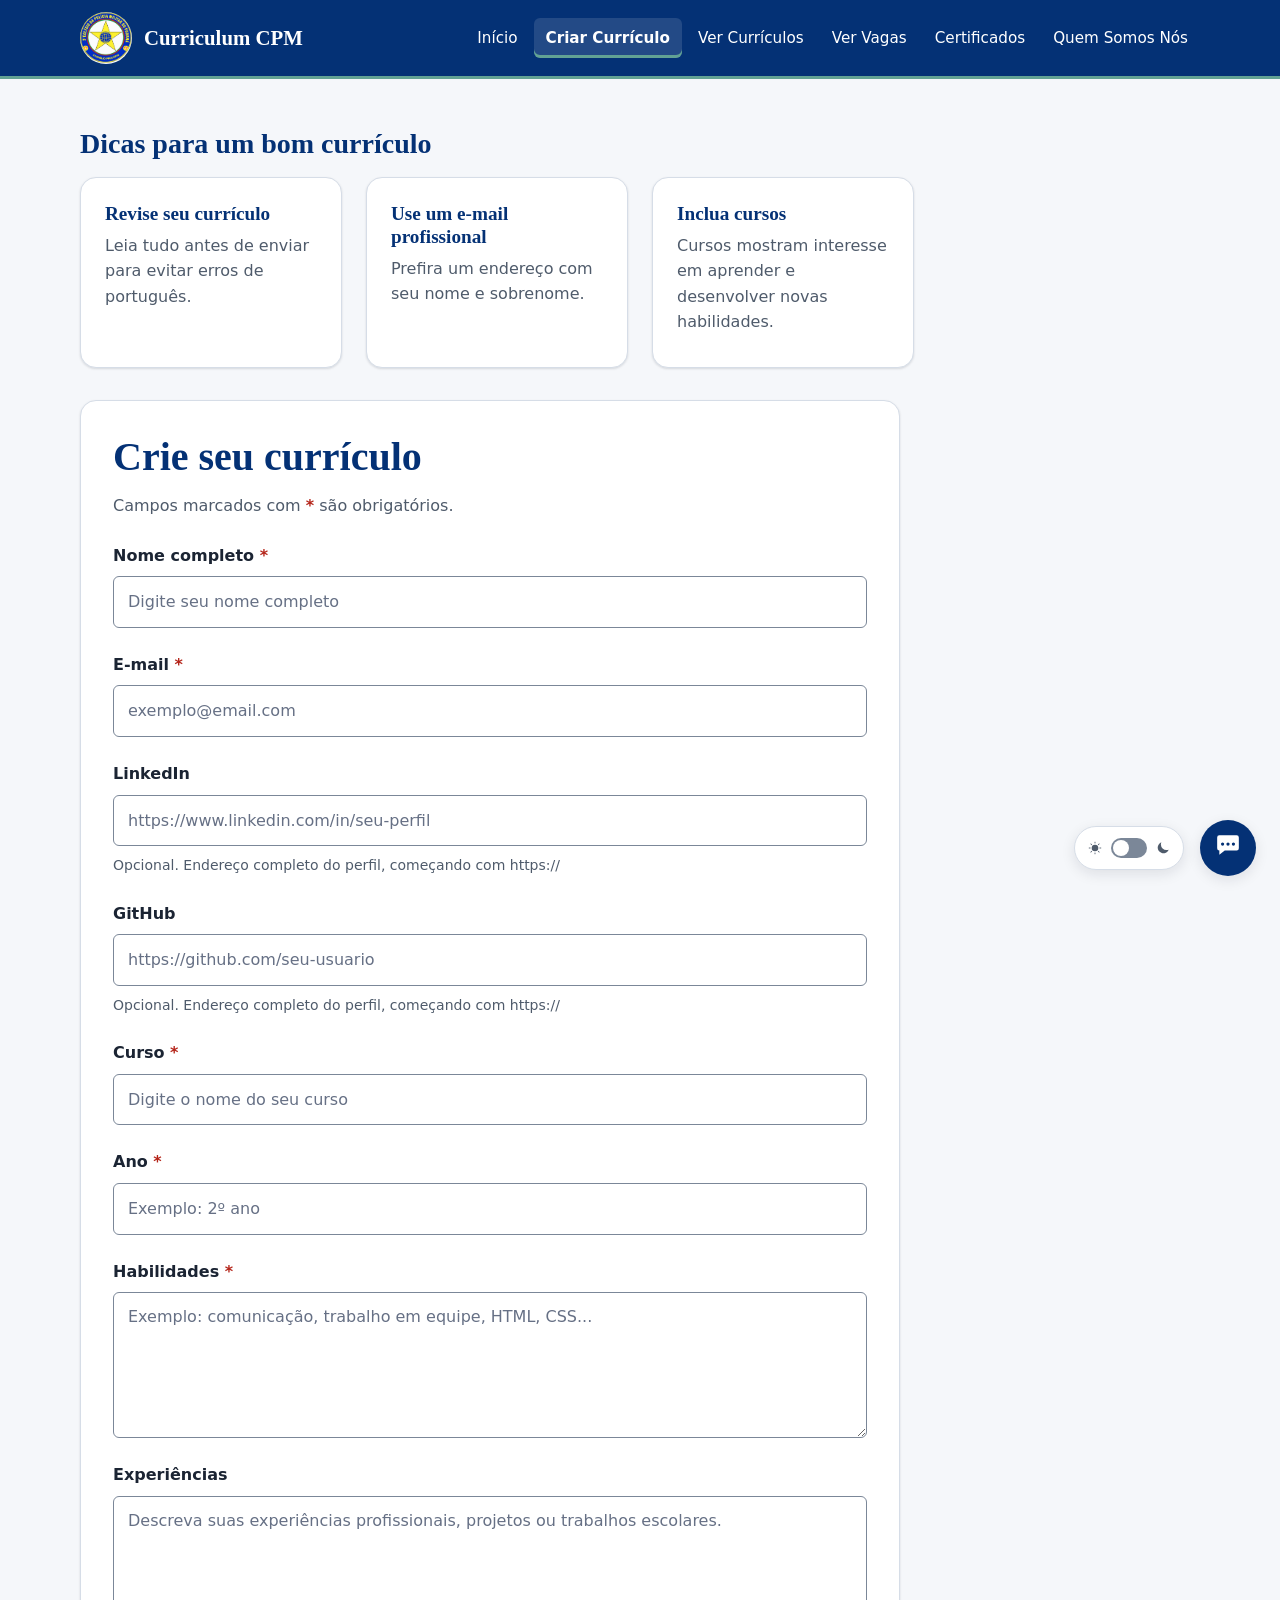
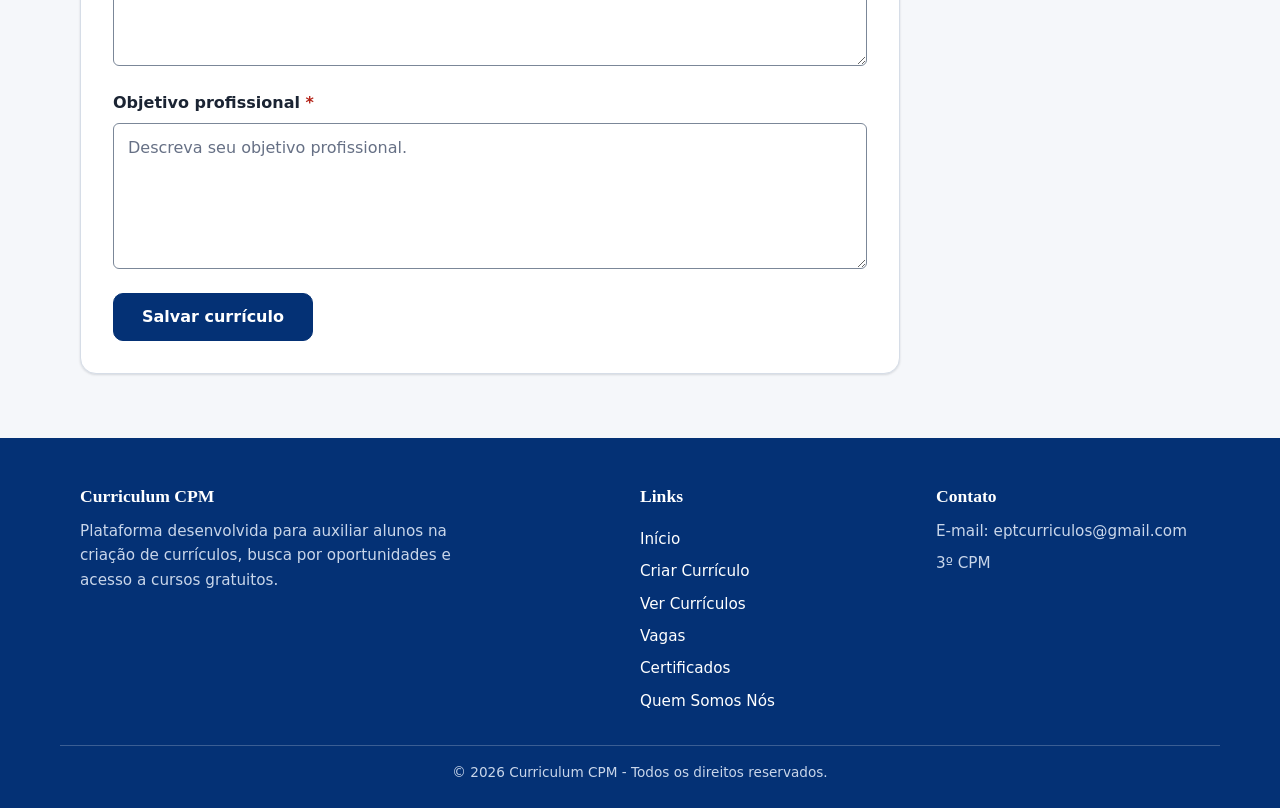
==== curriculo.html @ 015ab73d "first commit" ====
<!DOCTYPE html>
<html lang="pt-BR">
<head>
  <meta charset="UTF-8">
  <meta name="viewport" content="width=device-width, initial-scale=1.0">
  <title>Criar Currículo | Curriculum CPM</title>
  <link rel="stylesheet" href="css/styles.css">
  <link rel="stylesheet" href="css/site-chrome.css">
  <link rel="stylesheet" href="css/chatbot.css">
  <link rel="stylesheet" href="css/curriculo.css">
</head>
  <body>
  <script src="js/tema-inicial.js"></script>
  <a class="pular-conteudo" href="#conteudo">Pular para o conteúdo principal</a>
    <header class="site-header">
    <nav class="site-nav" aria-label="Navegação principal">
      <a class="logo" href="index.html">
        <img src="logo3cpm.png" alt="Logo do 3º CPM" width="52" height="52">
        <span>Curriculum CPM</span>
      </a>
      <button class="menu-toggle" type="button" aria-expanded="false" aria-controls="menu-principal" hidden>
        <svg class="icone-abrir" viewBox="0 0 24 24" aria-hidden="true" focusable="false"><path d="M3 6h18v2H3V6Zm0 5h18v2H3v-2Zm0 5h18v2H3v-2Z"/></svg>
        <svg class="icone-fechar" viewBox="0 0 24 24" aria-hidden="true" focusable="false"><path d="m6.4 5 5.6 5.6L17.6 5 19 6.4 13.4 12l5.6 5.6-1.4 1.4-5.6-5.6L6.4 19 5 17.6l5.6-5.6L5 6.4 6.4 5Z"/></svg>
        <span>Menu</span>
      </button>
      <div class="menu" id="menu-principal">
        <a href="index.html">Início</a>
        <a class="ativo" aria-current="page" href="curriculo.html">Criar Currículo</a>
        <a href="vercurriculos.html">Ver Currículos</a>
        <a href="vagas.html">Ver Vagas</a>
        <a href="certificados.html">Certificados</a>
        <a href="quem-somos-nos.html">Quem Somos Nós</a>
      </div>
    </nav>
  </header>

    <main id="conteudo">
      <section class="dicas">
        <h2>Dicas para um bom currículo</h2>

        <div class="cards">
          <div class="card">
            <h3>Revise seu currículo</h3>
            <p>
              Leia tudo antes de enviar para evitar erros de português.
            </p>
          </div>

          <div class="card">
            <h3>Use um e-mail profissional</h3>
            <p>
              Prefira um endereço com seu nome e sobrenome.
            </p>
          </div>

          <div class="card">
            <h3>Inclua cursos</h3>
            <p>
              Cursos mostram interesse em aprender e desenvolver novas habilidades.
            </p>
          </div>
        </div>
      </section>

      <section class="curriculo" id="formulario">
        <h1>Crie seu currículo</h1>
        <p class="dica-formulario">Campos marcados com <span class="obrigatorio" aria-hidden="true">*</span><span class="visualmente-oculto">asterisco</span> são obrigatórios.</p>

        <form action="https://formspree.io/f/xeeykpoe" method="POST">
          <label for="nome">Nome completo <span class="obrigatorio" aria-hidden="true">*</span></label>
          <input type="text" id="nome" name="nome_completo" placeholder="Digite seu nome completo" autocomplete="name" required>

          <label for="email">E-mail <span class="obrigatorio" aria-hidden="true">*</span></label>
          <input type="email" id="email" name="email" placeholder="exemplo@email.com" autocomplete="email" required>

          <label for="linkedin">LinkedIn</label>
          <input type="url" id="linkedin" name="linkedin" placeholder="https://www.linkedin.com/in/seu-perfil" autocomplete="url" aria-describedby="dica-linkedin">
          <p class="dica-campo" id="dica-linkedin">Opcional. Endereço completo do perfil, começando com https://</p>

          <label for="github">GitHub</label>
          <input type="url" id="github" name="github" placeholder="https://github.com/seu-usuario" aria-describedby="dica-github">
          <p class="dica-campo" id="dica-github">Opcional. Endereço completo do perfil, começando com https://</p>

          <label for="curso">Curso <span class="obrigatorio" aria-hidden="true">*</span></label>
          <input type="text" id="curso" name="curso" placeholder="Digite o nome do seu curso" required>

          <label for="ano">Ano <span class="obrigatorio" aria-hidden="true">*</span></label>
          <input type="text" id="ano" name="ano" placeholder="Exemplo: 2º ano" required>

          <label for="habilidades">Habilidades <span class="obrigatorio" aria-hidden="true">*</span></label>
          <textarea id="habilidades" name="habilidades" rows="5" placeholder="Exemplo: comunicação, trabalho em equipe, HTML, CSS..." required></textarea>

          <label for="experiencias">Experiências</label>
          <textarea id="experiencias" name="experiencias" rows="6" placeholder="Descreva suas experiências profissionais, projetos ou trabalhos escolares."></textarea>

          <label for="objetivo">Objetivo profissional <span class="obrigatorio" aria-hidden="true">*</span></label>
          <textarea id="objetivo" name="objetivo_profissional" rows="5" placeholder="Descreva seu objetivo profissional." required></textarea>

          <input type="hidden" name="_subject" value="Novo currículo enviado pelo site">

          <button type="submit" class="botao-criar-curriculo">Salvar currículo</button>
        </form>
      </section>
    </main>

    <footer class="site-footer">
    <div class="footer-container">
      <div class="footer-info">
        <h2 class="footer-titulo">Curriculum CPM</h2>
        <p>Plataforma desenvolvida para auxiliar alunos na criação de currículos, busca por oportunidades e acesso a cursos gratuitos.</p>
      </div>
      <nav class="footer-links" aria-label="Links do rodapé">
        <h2 class="footer-titulo">Links</h2>
        <a href="index.html">Início</a>
        <a href="curriculo.html">Criar Currículo</a>
        <a href="vercurriculos.html">Ver Currículos</a>
        <a href="vagas.html">Vagas</a>
        <a href="certificados.html">Certificados</a>
        <a href="quem-somos-nos.html">Quem Somos Nós</a>
      </nav>
      <div class="footer-contato">
        <h2 class="footer-titulo">Contato</h2>
        <p>E-mail: eptcurriculos@gmail.com</p>
        <p>3º CPM</p>
      </div>
    </div>
    <p class="copyright">© 2026 Curriculum CPM - Todos os direitos reservados.</p>
  </footer>

    <button class="theme-toggle" type="button" aria-label="Modo escuro" aria-pressed="false">
    <span class="theme-icon" aria-hidden="true"><svg viewBox="0 0 24 24" focusable="false"><path d="M12 7a5 5 0 1 0 0 10 5 5 0 0 0 0-10Zm0-5 1 3h-2l1-3Zm0 20-1-3h2l-1 3ZM2 12l3-1v2l-3-1Zm20 0-3 1v-2l3 1ZM4.9 4.9l2.8 1.4-1.4 1.4-1.4-2.8Zm14.2 14.2-2.8-1.4 1.4-1.4 1.4 2.8Zm0-14.2-1.4 2.8-1.4-1.4 2.8-1.4ZM4.9 19.1l1.4-2.8 1.4 1.4-2.8 1.4Z"/></svg></span>
    <span class="theme-track" aria-hidden="true"><span class="theme-thumb"></span></span>
    <span class="theme-icon" aria-hidden="true"><svg viewBox="0 0 24 24" focusable="false"><path d="M20.5 14.5A8.5 8.5 0 0 1 9.5 3.5a8.5 8.5 0 1 0 11 11Z"/></svg></span>
  </button>
    <button class="chatbot" type="button" aria-label="Abrir chat de atendimento"></button>
    <script src="js/menu.js"></script>
  <script src="js/nina-conteudo.js"></script>
  <script src="js/chatbot.js"></script>
    <script src="js/main.js"></script>
  </body>
</html>
---- css/styles.css ----
/* =========================================================================
   Base compartilhada por todas as páginas do Curriculum CPM.
   Ordem: 1) variáveis (tokens)  2) tema escuro  3) elementos base
          4) componentes reutilizáveis  5) preferências do sistema.
   Estilos de uma única página ficam no CSS dessa página.
   A folha A4 do currículo (css/curriculo-aluno.css) usa cores próprias e
   não depende do tema, para que a impressão nunca seja afetada.
   ========================================================================= */

/* 1. Variáveis do sistema visual ---------------------------------------- */
:root {
  /* Cores institucionais do 3º CPM (não mudam com o tema). */
  --cpm-azul-escuro: #043175;
  --cpm-azul: #1565c0;
  --cpm-azul-claro: #e8eef8;
  --cpm-verde: #62a294;
  --cpm-verde-texto: #2f6f61; /* versão do verde com contraste AA sobre branco */
  --cpm-dourado: #f0b44d;

  /* Cores do tema claro (os nomes descrevem a função, não a cor). */
  --cor-fundo: #f5f7fa;
  --cor-superficie: #ffffff;
  --cor-superficie-suave: #eaf0f7;
  --cor-texto: #1b2433;
  --cor-texto-suave: #4f5b6b;
  --cor-titulo: var(--cpm-azul-escuro);
  --cor-link: var(--cpm-azul);
  --cor-destaque: var(--cpm-verde-texto);
  --cor-borda: #d6dde7;
  --cor-borda-campo: #7b8798;
  --cor-placeholder: #667085;
  --cor-chip-fundo: var(--cpm-azul-claro);
  --cor-chip-texto: var(--cpm-azul-escuro);

  /* Botões e estados de interação. */
  --cor-primaria: var(--cpm-azul-escuro);
  --cor-primaria-hover: var(--cpm-azul);
  --cor-sobre-primaria: #ffffff;
  --cor-foco: var(--cpm-azul);
  --cor-hover-suave: rgba(4, 49, 117, .06);

  /* Cabeçalho e rodapé (faixas institucionais). */
  --cor-faixa: var(--cpm-azul-escuro);
  --cor-faixa-texto: #ffffff;
  --cor-faixa-texto-suave: #c9d6ea;
  --cor-faixa-hover: rgba(255, 255, 255, .12);
  --cor-faixa-linha: rgba(255, 255, 255, .22);

  /* Avisos. */
  --cor-aviso-fundo: #fff6e0;
  --cor-aviso-texto: #6b4a0c;
  --cor-aviso-borda: #b7791f;

  /* Tipografia. */
  --fonte-titulo: Georgia, "Times New Roman", serif;
  --fonte-texto: system-ui, -apple-system, "Segoe UI", Roboto, Arial, sans-serif;
  --texto-base: 1rem;
  --texto-pequeno: .875rem;
  --altura-linha: 1.6;

  /* Espaçamentos (escala de 4 px). */
  --esp-1: 4px;
  --esp-2: 8px;
  --esp-3: 12px;
  --esp-4: 16px;
  --esp-5: 24px;
  --esp-6: 32px;
  --esp-7: 48px;
  --esp-8: 64px;

  /* Raios de borda. */
  --raio-sm: 6px;
  --raio-md: 10px;
  --raio-lg: 16px;
  --raio-pilula: 999px;

  /* Sombras discretas. */
  --sombra-1: 0 1px 2px rgba(16, 24, 40, .06), 0 1px 3px rgba(16, 24, 40, .08);
  --sombra-2: 0 4px 14px rgba(16, 24, 40, .10);
  --sombra-3: 0 12px 32px rgba(16, 24, 40, .18);

  /* Larguras e transições. */
  --largura-max: 1120px;
  --largura-texto: 72ch;
  --margem-lateral: 20px;
  --transicao: 150ms ease;
}

/* 2. Tema escuro: main.js aplica a classe dark-mode no <body>. ---------- */
body.dark-mode {
  --cor-fundo: #0f1722;
  --cor-superficie: #182233;
  --cor-superficie-suave: #22304a;
  --cor-texto: #e6ebf2;
  --cor-texto-suave: #b4bfcd;
  --cor-titulo: #c9dbf7;
  --cor-link: #8ab4f8;
  --cor-destaque: #7cc4b3;
  --cor-borda: #2e3b50;
  --cor-borda-campo: #6b7c96;
  --cor-placeholder: #98a4b6;
  --cor-chip-fundo: #22304a;
  --cor-chip-texto: #c9dbf7;

  --cor-primaria: var(--cpm-azul);
  --cor-primaria-hover: #1a5bb0;
  --cor-foco: #8ab4f8;
  --cor-hover-suave: rgba(255, 255, 255, .06);

  --cor-faixa: #0b1d3a;

  --cor-aviso-fundo: #3a2e14;
  --cor-aviso-texto: #f3d9a4;

  --sombra-1: 0 1px 2px rgba(0, 0, 0, .4);
  --sombra-2: 0 4px 14px rgba(0, 0, 0, .35);
  --sombra-3: 0 12px 32px rgba(0, 0, 0, .5);

  color-scheme: dark;
}

/* 3. Elementos base ------------------------------------------------------ */
*,
*::before,
*::after {
  box-sizing: border-box;
}

/* Ao rolar até um elemento (Tab ou âncora), deixa espaço para que ele não
   fique escondido sob os botões fixos de tema e chatbot (WCAG 2.4.11). */
html {
  scroll-padding-bottom: 100px;
  -webkit-text-size-adjust: 100%;
  text-size-adjust: 100%;
}

body {
  min-height: 100vh;
  margin: 0;
  display: flex;
  flex-direction: column;
  color: var(--cor-texto);
  background: var(--cor-fundo);
  font-family: var(--fonte-texto);
  font-size: var(--texto-base);
  line-height: var(--altura-linha);
  /* Palavras muito longas (e-mails, URLs) quebram em vez de alargar a página. */
  overflow-wrap: break-word;
}

/* Empurra o rodapé para o fim da tela em páginas com pouco conteúdo. */
body > main {
  flex: 1 0 auto;
}

:where(h1, h2, h3) {
  margin: 0 0 var(--esp-4);
  color: var(--cor-titulo);
  font-family: var(--fonte-titulo);
  line-height: 1.2;
}

:where(h1) {
  font-size: clamp(1.9rem, 4vw, 2.5rem);
}

:where(h2) {
  font-size: clamp(1.35rem, 3vw, 1.75rem);
}

:where(h3) {
  font-size: 1.15rem;
}

:where(a) {
  color: var(--cor-link);
}

img {
  max-width: 100%;
  height: auto;
}

:where(button, input, textarea, select) {
  font: inherit;
}

/* Campos de formulário: usam :where para que componentes possam ajustar. */
:where(input:not([type="hidden"]), textarea, select) {
  width: 100%;
  padding: 10px 12px;
  color: var(--cor-texto);
  background: var(--cor-superficie);
  border: 1px solid var(--cor-borda-campo);
  border-radius: var(--raio-sm);
  transition: border-color var(--transicao), box-shadow var(--transicao);
}

:where(input, textarea)::placeholder {
  color: var(--cor-placeholder);
  opacity: 1;
}

/* Foco visível e com contraste em qualquer fundo. */
:focus-visible {
  outline: 3px solid var(--cor-foco);
  outline-offset: 2px;
}

/* Garante que o atributo hidden sempre oculte o elemento. */
[hidden] {
  display: none !important;
}

/* Texto disponível para leitores de tela, mas invisível na tela. */
.visualmente-oculto {
  position: absolute;
  width: 1px;
  height: 1px;
  margin: -1px;
  padding: 0;
  overflow: hidden;
  clip: rect(0 0 0 0);
  white-space: nowrap;
  border: 0;
}

/* Link "Pular para o conteúdo": primeiro item do Tab, aparece ao receber foco. */
.pular-conteudo {
  position: absolute;
  top: var(--esp-2);
  left: var(--esp-2);
  z-index: 10000;
  padding: var(--esp-3) var(--esp-4);
  color: #ffffff;
  background: var(--cpm-azul-escuro);
  border-radius: var(--raio-sm);
  font-weight: 600;
  text-decoration: none;
  transform: translateY(-200%);
}

.pular-conteudo:focus {
  outline: 3px solid var(--cpm-dourado);
  outline-offset: 2px;
  transform: none;
}

/* Seções de conteúdo: largura máxima com fundo de ponta a ponta.
   :where mantém especificidade zero para o CSS da página poder substituir. */
:where(main > section) {
  padding-block: var(--esp-7);
  padding-inline: max(var(--margem-lateral), calc((100% - var(--largura-max)) / 2));
}

/* 4. Componentes reutilizáveis ------------------------------------------ */

/* Cabeçalho de página: rótulo opcional, título e descrição. */
.cabecalho-pagina {
  padding-bottom: 0;
}

.cabecalho-pagina > span {
  display: block;
  margin-bottom: var(--esp-2);
  color: var(--cor-destaque);
  font-size: .8rem;
  font-weight: 700;
  letter-spacing: .1em;
  text-transform: uppercase;
}

.cabecalho-pagina h1 {
  margin-bottom: var(--esp-3);
}

.cabecalho-pagina p {
  max-width: var(--largura-texto);
  margin: 0;
  color: var(--cor-texto-suave);
  font-size: 1.05rem;
}

/* Indicação visual de campo obrigatório (o atributo required informa os leitores de tela). */
.obrigatorio {
  color: #b42318;
  font-weight: 700;
}

body.dark-mode .obrigatorio {
  color: #fda29b;
}

/* Texto de ajuda abaixo de um campo, ligado por aria-describedby. */
.dica-campo {
  margin: calc(-1 * var(--esp-4)) 0 var(--esp-5);
  color: var(--cor-texto-suave);
  font-size: var(--texto-pequeno);
}

/* Texto longo (ex.: Quem Somos Nós): linhas com largura confortável de leitura. */
.texto-corrido p {
  max-width: var(--largura-texto);
  margin: 0 0 var(--esp-4);
}

/* Botão principal. .botao-criar-curriculo é o nome já usado no HTML. */
.botao,
.botao-criar-curriculo {
  display: inline-flex;
  align-items: center;
  justify-content: center;
  gap: var(--esp-2);
  min-height: 44px;
  padding: 10px 20px;
  color: var(--cor-sobre-primaria);
  background: var(--cor-primaria);
  border: 1px solid var(--cor-primaria);
  border-radius: var(--raio-md);
  font-weight: 600;
  text-decoration: none;
  cursor: pointer;
  transition: background-color var(--transicao), border-color var(--transicao), color var(--transicao);
}

.botao:hover,
.botao-criar-curriculo:hover {
  background: var(--cor-primaria-hover);
  border-color: var(--cor-primaria-hover);
}

/* Variante com contorno, para ações secundárias. */
.botao-secundario {
  color: var(--cor-link);
  background: transparent;
  border-color: currentColor;
}

.botao-secundario:hover {
  color: var(--cor-sobre-primaria);
  background: var(--cor-primaria);
  border-color: var(--cor-primaria);
}

/* Cartão: superfície com borda fina e sombra leve. */
.card {
  padding: var(--esp-5);
  color: var(--cor-texto);
  background: var(--cor-superficie);
  border: 1px solid var(--cor-borda);
  border-radius: var(--raio-lg);
  box-shadow: var(--sombra-1);
}

.card :where(h2, h3) {
  margin-bottom: var(--esp-2);
  font-size: 1.2rem;
}

.card p {
  margin: 0 0 var(--esp-2);
  color: var(--cor-texto-suave);
}

/* Grade responsiva de cartões. */
.cards {
  display: grid;
  grid-template-columns: repeat(auto-fill, minmax(min(100%, 260px), 1fr));
  gap: var(--esp-5);
}

/* Etiqueta pequena (competências, áreas, turmas). */
.chip {
  display: inline-block;
  padding: 4px 10px;
  color: var(--cor-chip-texto);
  background: var(--cor-chip-fundo);
  border-radius: var(--raio-pilula);
  font-size: .8rem;
  font-weight: 600;
}

/* Caixa de aviso/estado (carregando, erro, lista vazia). */
.estado,
.mensagem-estado {
  width: min(700px, calc(100% - 2 * var(--margem-lateral)));
  margin: var(--esp-6) auto;
  padding: var(--esp-7) var(--esp-5);
  color: var(--cor-texto-suave);
  background: var(--cor-superficie);
  border: 1px solid var(--cor-borda);
  border-radius: var(--raio-lg);
  text-align: center;
}

/* 5. Preferências do sistema -------------------------------------------- */
@media (max-width: 600px) {
  :root {
    --margem-lateral: 16px;
  }

  :where(main > section) {
    padding-block: var(--esp-6);
  }
}

@media (prefers-reduced-motion: reduce) {
  *,
  *::before,
  *::after {
    scroll-behavior: auto !important;
    transition-duration: .01ms !important;
    animation-duration: .01ms !important;
    animation-iteration-count: 1 !important;
  }
}
---- css/site-chrome.css ----
/* =========================================================================
   Estrutura compartilhada: cabeçalho, menu, rodapé e botão de tema.
   Todas as páginas usam a mesma marcação (.site-header e .site-footer).
   Depende das variáveis definidas em css/styles.css.
   ========================================================================= */

/* Cabeçalho ------------------------------------------------------------- */
.site-header {
  /* O foco dourado mantém contraste sobre a faixa azul. */
  --cor-foco: var(--cpm-dourado);
  color: var(--cor-faixa-texto);
  background: var(--cor-faixa);
  border-bottom: 3px solid var(--cpm-verde);
}

.site-nav {
  display: flex;
  align-items: center;
  justify-content: space-between;
  gap: var(--esp-5);
  max-width: calc(var(--largura-max) + 2 * var(--margem-lateral));
  margin: 0 auto;
  padding: var(--esp-3) var(--margem-lateral);
}

/* Logomarca e nome do site; a imagem é quadrada e não é distorcida. */
.logo {
  display: inline-flex;
  flex: 0 0 auto;
  align-items: center;
  gap: var(--esp-3);
  color: var(--cor-faixa-texto);
  font-family: var(--fonte-titulo);
  font-size: 1.3rem;
  font-weight: 700;
  text-decoration: none;
  white-space: nowrap;
}

.logo img {
  width: 52px;
  height: 52px;
  object-fit: contain;
  border-radius: 50%;
}

/* Menu principal: links discretos; a página atual recebe um sublinhado verde. */
.menu {
  display: flex;
  flex-wrap: wrap;
  justify-content: flex-end;
  gap: var(--esp-1);
}

.menu a,
.menu button {
  display: inline-flex;
  align-items: center;
  min-height: 40px;
  padding: var(--esp-2) var(--esp-3);
  color: var(--cor-faixa-texto);
  background: transparent;
  border: 0;
  border-radius: var(--raio-sm);
  box-shadow: inset 0 -3px 0 transparent;
  font-size: .95rem;
  font-weight: 500;
  text-decoration: none;
  cursor: pointer;
  transition: background-color var(--transicao), box-shadow var(--transicao);
}

.menu a:hover,
.menu button:hover {
  background: var(--cor-faixa-hover);
}

/* Página atual: aria-current já existe no HTML; .ativo mantém compatibilidade. */
.menu a[aria-current="page"],
.menu a.ativo {
  background: var(--cor-faixa-hover);
  box-shadow: inset 0 -3px 0 var(--cpm-verde);
  font-weight: 700;
}

/* Ação dentro do menu (ex.: Salvar como PDF) com contorno para se diferenciar dos links. */
.menu .menu-acao {
  margin-left: var(--esp-2);
  border: 1px solid var(--cor-faixa-linha);
  font-weight: 600;
}

/* Rodapé ---------------------------------------------------------------- */
.site-footer {
  --cor-foco: var(--cpm-dourado);
  margin-top: var(--esp-8);
  color: var(--cor-faixa-texto-suave);
  background: var(--cor-faixa);
  font-size: .95rem;
}

.footer-container {
  display: grid;
  grid-template-columns: 2fr 1fr 1fr;
  gap: var(--esp-6);
  max-width: calc(var(--largura-max) + 2 * var(--margem-lateral));
  margin: 0 auto;
  padding: var(--esp-7) var(--margem-lateral) var(--esp-6);
}

.footer-titulo {
  margin: 0 0 var(--esp-3);
  color: var(--cor-faixa-texto);
  font-family: var(--fonte-titulo);
  font-size: 1.1rem;
}

.footer-info p {
  max-width: 40ch;
  margin: 0;
}

.footer-links {
  display: flex;
  flex-direction: column;
  align-items: flex-start;
  gap: var(--esp-2);
}

.footer-links a {
  color: var(--cor-faixa-texto);
  text-decoration: none;
}

.footer-links a:hover {
  text-decoration: underline;
  text-underline-offset: 3px;
}

.footer-contato p {
  margin: 0 0 var(--esp-2);
}

.copyright {
  max-width: calc(var(--largura-max) + 2 * var(--margem-lateral));
  margin: 0 auto;
  padding: var(--esp-4) var(--margem-lateral) var(--esp-5);
  border-top: 1px solid var(--cor-faixa-linha);
  font-size: .85rem;
  text-align: center;
}

/* Botão de tema (fixo, ao lado do botão do chatbot) ----------------------- */
.theme-toggle {
  position: fixed;
  right: 96px;
  bottom: 30px;
  z-index: 9998;
  display: inline-flex;
  align-items: center;
  gap: var(--esp-2);
  min-height: 44px;
  padding: 6px 12px;
  color: var(--cor-texto);
  background: var(--cor-superficie);
  border: 1px solid var(--cor-borda);
  border-radius: var(--raio-pilula);
  box-shadow: var(--sombra-2);
  cursor: pointer;
}

.theme-icon {
  display: inline-flex;
  color: var(--cor-texto-suave);
}

.theme-icon svg {
  width: 16px;
  height: 16px;
  fill: currentColor;
}

.theme-track {
  display: inline-flex;
  align-items: center;
  width: 36px;
  height: 20px;
  padding: 2px;
  background: var(--cor-borda-campo);
  border-radius: var(--raio-pilula);
  transition: background-color var(--transicao);
}

.theme-thumb {
  width: 16px;
  height: 16px;
  background: #ffffff;
  border-radius: 50%;
  transition: transform var(--transicao);
}

body.dark-mode .theme-track {
  background: var(--cpm-azul);
}

body.dark-mode .theme-thumb {
  transform: translateX(16px);
}

/* Botão do menu móvel (js/menu.js). Fica oculto até o script ativá-lo,
   para que o menu continue acessível mesmo sem JavaScript. */
.menu-toggle {
  display: none;
  align-items: center;
  gap: var(--esp-2);
  min-height: 44px;
  padding: var(--esp-2) var(--esp-3);
  color: var(--cor-faixa-texto);
  background: transparent;
  border: 1px solid var(--cor-faixa-linha);
  border-radius: var(--raio-sm);
  font-weight: 600;
  cursor: pointer;
}

.menu-toggle:hover {
  background: var(--cor-faixa-hover);
}

.menu-toggle svg {
  width: 20px;
  height: 20px;
  fill: currentColor;
}

.menu-toggle .icone-fechar,
.menu-toggle[aria-expanded="true"] .icone-abrir {
  display: none;
}

.menu-toggle[aria-expanded="true"] .icone-fechar {
  display: block;
}

/* Telas médias: o menu passa para a linha de baixo. */
@media (max-width: 1020px) {
  .site-nav {
    flex-direction: column;
    align-items: flex-start;
    gap: var(--esp-3);
  }

  .menu {
    justify-content: flex-start;
  }

  .menu .menu-acao {
    margin-left: 0;
  }
}

/* Página com ação extra no menu (Salvar como PDF): empilha mais cedo para não quebrar a linha. */
@media (max-width: 1180px) {
  .site-nav:has(.menu-acao) {
    flex-direction: column;
    align-items: flex-start;
    gap: var(--esp-3);
  }

  .site-nav:has(.menu-acao) .menu {
    justify-content: flex-start;
  }

  .menu .menu-acao {
    margin-left: 0;
  }
}

/* Celulares e zoom alto: menu recolhido atrás do botão "Menu". */
@media (max-width: 700px) {
  .site-nav.tem-menu-movel {
    flex-flow: row wrap;
    align-items: center;
    justify-content: space-between;
  }

  .tem-menu-movel .logo {
    flex: 1 1 0;
    min-width: 0;
    white-space: normal;
  }

  .tem-menu-movel .menu-toggle {
    display: inline-flex;
    flex: 0 0 auto;
  }

  /* Fechado: display none também tira os links da ordem do Tab. */
  .tem-menu-movel .menu {
    display: none;
  }

  .tem-menu-movel.menu-aberto .menu {
    display: flex;
    flex-direction: column;
    align-items: stretch;
    flex-basis: 100%;
    gap: var(--esp-1);
    padding-top: var(--esp-2);
    border-top: 1px solid var(--cor-faixa-linha);
  }

  .tem-menu-movel .menu a,
  .tem-menu-movel .menu button {
    justify-content: flex-start;
    min-height: 44px;
    padding-inline: var(--esp-3);
    text-align: left;
  }

  /* Na lista vertical, a página atual é marcada por uma barra à esquerda. */
  .tem-menu-movel .menu a[aria-current="page"],
  .tem-menu-movel .menu a.ativo {
    box-shadow: inset 4px 0 0 var(--cpm-verde);
  }
}

/* Celulares: logo menor e rodapé empilhado. Sem JavaScript, o menu vira grade. */
@media (max-width: 600px) {
  .logo {
    font-size: 1.15rem;
  }

  .logo img {
    width: 44px;
    height: 44px;
  }

  .site-nav:not(.tem-menu-movel) .menu {
    display: grid;
    grid-template-columns: repeat(2, minmax(0, 1fr));
    width: 100%;
  }

  .site-nav:not(.tem-menu-movel) .menu a,
  .site-nav:not(.tem-menu-movel) .menu button {
    justify-content: center;
    text-align: center;
    background: var(--cor-faixa-hover);
  }

  /* Um item sobrando na última linha ocupa a largura toda. */
  .site-nav:not(.tem-menu-movel) .menu > :last-child:nth-child(odd) {
    grid-column: 1 / -1;
  }

  .footer-container {
    grid-template-columns: 1fr;
    gap: var(--esp-5);
  }

  /* Reserva espaço para os botões flutuantes não cobrirem o fim da página. */
  .copyright {
    padding-bottom: 88px;
  }

  .theme-toggle {
    right: 84px;
    bottom: 22px;
  }
}
---- css/chatbot.css ----
/* =========================================================================
   Nina: botão flutuante (#cb-toggle) e janela (#cb-panel) criados por
   js/chatbot.js. Usa as variáveis de css/styles.css (temas claro e escuro).
   ========================================================================= */

/* Botão flutuante que abre e fecha a janela. */
#cb-toggle {
  position: fixed;
  right: 24px;
  bottom: 24px;
  z-index: 9999;
  display: grid;
  place-items: center;
  width: 56px;
  height: 56px;
  padding: 0;
  color: #ffffff;
  background: var(--cor-primaria);
  border: 0;
  border-radius: 50%;
  box-shadow: var(--sombra-2);
  cursor: pointer;
  transition: background-color var(--transicao);
}

#cb-toggle:hover {
  background: var(--cor-primaria-hover);
}

#cb-toggle svg {
  width: 26px;
  height: 26px;
  fill: currentColor;
}

#cb-toggle .cb-ic-fechar,
#cb-toggle.is-open .cb-ic-abrir {
  display: none;
}

#cb-toggle.is-open .cb-ic-fechar {
  display: block;
}

/* Janela da conversa. Fechada, usa o atributo hidden (fora do Tab e da tela). */
.cb-painel {
  position: fixed;
  right: 24px;
  bottom: 92px;
  z-index: 9999;
  display: flex;
  flex-direction: column;
  width: 380px;
  max-width: calc(100vw - 32px);
  height: 560px;
  max-height: calc(100vh - 116px);
  max-height: calc(100dvh - 116px);
  overflow: hidden;
  color: var(--cor-texto);
  background: var(--cor-superficie);
  border: 1px solid var(--cor-borda);
  border-radius: var(--raio-lg);
  box-shadow: var(--sombra-3);
  font-family: var(--fonte-texto);
  animation: cb-surgir 160ms ease-out;
}

@keyframes cb-surgir {
  from {
    opacity: 0;
    transform: translateY(8px);
  }
}

/* Cabeçalho: quem responde, recomeçar e fechar. */
.cb-cabecalho {
  --cor-foco: var(--cpm-dourado);
  display: flex;
  flex: 0 0 auto;
  align-items: center;
  gap: var(--esp-3);
  padding: var(--esp-3) var(--esp-2) var(--esp-3) var(--esp-4);
  color: #ffffff;
  background: var(--cor-faixa);
  border-bottom: 3px solid var(--cpm-verde);
}

.cb-avatar {
  display: grid;
  flex: 0 0 auto;
  place-items: center;
  width: 36px;
  height: 36px;
  color: var(--cpm-azul-escuro);
  background: #ffffff;
  border-radius: 50%;
  font-family: var(--fonte-titulo);
  font-weight: 700;
}

.cb-identidade {
  flex: 1;
  min-width: 0;
}

.cb-titulo {
  margin: 0;
  color: #ffffff;
  font-size: 1.05rem;
  line-height: 1.2;
}

.cb-subtitulo {
  margin: 0;
  color: var(--cor-faixa-texto-suave);
  font-size: .78rem;
  line-height: 1.3;
}

.cb-icone {
  display: grid;
  flex: 0 0 auto;
  place-items: center;
  width: 40px;
  height: 40px;
  padding: 0;
  color: #ffffff;
  background: transparent;
  border: 0;
  border-radius: var(--raio-sm);
  cursor: pointer;
}

.cb-icone:hover {
  background: var(--cor-faixa-hover);
}

.cb-icone svg {
  width: 20px;
  height: 20px;
  fill: currentColor;
}

/* Área rolável com mensagens, indicador de digitação e opções. */
.cb-conversa {
  display: flex;
  flex: 1 1 auto;
  flex-direction: column;
  gap: var(--esp-3);
  min-height: 0;
  overflow-y: auto;
  overscroll-behavior: contain;
  padding: var(--esp-4);
  background: var(--cor-fundo);
}

.cb-conversa:focus-visible {
  outline-offset: -3px;
}

.cb-mensagens {
  display: flex;
  flex-direction: column;
  gap: var(--esp-3);
}

.cb-msg {
  max-width: 88%;
  font-size: .92rem;
  line-height: 1.5;
}

.cb-texto {
  margin: 0;
  padding: 10px 12px;
  border-radius: var(--raio-md);
  white-space: pre-line;
}

.cb-msg--bot {
  align-self: flex-start;
}

.cb-msg--bot .cb-texto {
  color: var(--cor-texto);
  background: var(--cor-superficie);
  border: 1px solid var(--cor-borda);
  border-top-left-radius: 2px;
}

/* Identifica visualmente quem está respondendo. */
.cb-autor {
  display: block;
  margin: 0 0 2px 2px;
  color: var(--cor-texto-suave);
  font-size: .75rem;
  font-weight: 600;
}

.cb-msg--user {
  align-self: flex-end;
}

.cb-msg--user .cb-texto {
  color: #ffffff;
  background: var(--cor-primaria);
  border-top-right-radius: 2px;
}

/* Indicador "digitando" (decorativo). */
.cb-digitando {
  display: flex;
  align-self: flex-start;
  gap: 4px;
  padding: 12px 14px;
  background: var(--cor-superficie);
  border: 1px solid var(--cor-borda);
  border-radius: var(--raio-md);
}

.cb-digitando[hidden] {
  display: none;
}

.cb-digitando span {
  width: 6px;
  height: 6px;
  background: var(--cor-texto-suave);
  border-radius: 50%;
  animation: cb-piscar 1.2s infinite ease-in-out;
}

.cb-digitando span:nth-child(2) {
  animation-delay: .2s;
}

.cb-digitando span:nth-child(3) {
  animation-delay: .4s;
}

@keyframes cb-piscar {
  0%, 80%, 100% {
    opacity: .3;
  }

  40% {
    opacity: 1;
  }
}

/* Opções de resposta rápida: alvos de pelo menos 40 px de altura. */
.cb-opcoes {
  display: flex;
  flex-wrap: wrap;
  gap: var(--esp-2);
}

.cb-opcoes:empty {
  display: none;
}

.cb-opcao {
  display: inline-flex;
  align-items: center;
  gap: var(--esp-1);
  min-height: 40px;
  padding: 8px 14px;
  color: var(--cor-link);
  background: var(--cor-superficie);
  border: 1px solid var(--cor-borda-campo);
  border-radius: var(--raio-pilula);
  font-size: .88rem;
  font-weight: 600;
  line-height: 1.3;
  text-align: left;
  text-decoration: none;
  cursor: pointer;
  transition: background-color var(--transicao), color var(--transicao), border-color var(--transicao);
}

.cb-opcao:hover {
  color: #ffffff;
  background: var(--cor-primaria);
  border-color: var(--cor-primaria);
}

.cb-opcao svg {
  flex: 0 0 auto;
  width: 16px;
  height: 16px;
  fill: currentColor;
}

/* Links para páginas e a ação de imprimir ganham destaque de botão principal. */
.cb-opcao--link,
.cb-opcao--destaque {
  color: #ffffff;
  background: var(--cor-primaria);
  border-color: var(--cor-primaria);
}

.cb-opcao--link:hover,
.cb-opcao--destaque:hover {
  background: var(--cor-primaria-hover);
  border-color: var(--cor-primaria-hover);
}

.cb-opcao--secundaria {
  color: var(--cor-texto-suave);
  border-style: dashed;
}

/* Campo de pergunta e botão de enviar. */
.cb-formulario {
  display: flex;
  flex: 0 0 auto;
  gap: var(--esp-2);
  padding: var(--esp-3);
  background: var(--cor-superficie);
  border-top: 1px solid var(--cor-borda);
}

.cb-formulario input {
  flex: 1;
  min-width: 0;
  min-height: 44px;
  padding: 10px 16px;
  border-radius: var(--raio-pilula);
  /* 16 px evita o zoom automático do iPhone ao focar o campo. */
  font-size: 1rem;
}

.cb-enviar {
  display: grid;
  flex: 0 0 auto;
  place-items: center;
  width: 44px;
  height: 44px;
  padding: 0;
  color: #ffffff;
  background: var(--cor-primaria);
  border: 0;
  border-radius: 50%;
  cursor: pointer;
}

.cb-enviar:hover {
  background: var(--cor-primaria-hover);
}

.cb-enviar svg {
  width: 20px;
  height: 20px;
  fill: currentColor;
}

.cb-nota {
  flex: 0 0 auto;
  margin: 0;
  padding: 0 var(--esp-3) var(--esp-3);
  color: var(--cor-texto-suave);
  background: var(--cor-superficie);
  font-size: .75rem;
  text-align: center;
}

/* Celulares: a janela ocupa a largura útil, acima do botão, sem sair da tela. */
@media (max-width: 600px) {
  #cb-toggle {
    right: 16px;
    bottom: 16px;
  }

  .cb-painel {
    right: 8px;
    bottom: 80px;
    left: 8px;
    width: auto;
    max-width: none;
    height: 560px;
    max-height: calc(100vh - 96px);
    max-height: calc(100dvh - 96px);
  }
}

/* Telas baixas (celular deitado, zoom alto): mais espaço para a conversa. */
@media (max-height: 520px) {
  .cb-nota,
  .cb-subtitulo {
    display: none;
  }

  .cb-cabecalho {
    padding-block: var(--esp-1);
  }

  .cb-conversa {
    padding: var(--esp-3);
  }
}

@media (prefers-reduced-motion: reduce) {
  .cb-painel {
    animation: none;
  }

  .cb-digitando span {
    animation: none;
    opacity: .6;
  }
}
---- css/curriculo.css ----
/* Página Criar Currículo: dicas e formulário enviado ao Formspree.
   Somente aparência; campos, nomes e endereço do formulário não mudam aqui. */

.dicas {
  padding-bottom: 0;
}

/* Caixa do formulário, alinhada à mesma coluna das dicas. */
.curriculo {
  max-width: 820px;
  margin: var(--esp-6) max(var(--margem-lateral), calc((100% - var(--largura-max)) / 2)) 0;
  padding: var(--esp-6);
  background: var(--cor-superficie);
  border: 1px solid var(--cor-borda);
  border-radius: var(--raio-lg);
  box-shadow: var(--sombra-1);
}

.curriculo h1 {
  margin-bottom: var(--esp-5);
}

.curriculo form {
  display: flex;
  flex-direction: column;
}

.curriculo label {
  margin-bottom: var(--esp-2);
  color: var(--cor-texto);
  font-weight: 600;
}

.curriculo input,
.curriculo textarea {
  margin-bottom: var(--esp-5);
  padding: 12px 14px;
}

.curriculo textarea {
  min-height: 140px;
  line-height: 1.5;
  resize: vertical;
}

/* Destaque do campo em uso (além do contorno de foco do teclado). */
.curriculo input:focus,
.curriculo textarea:focus {
  border-color: var(--cor-foco);
  box-shadow: 0 0 0 3px var(--cor-hover-suave);
}

.curriculo button[type="submit"] {
  align-self: flex-start;
  min-width: 200px;
}

@media (max-width: 600px) {
  .curriculo {
    padding: var(--esp-5) var(--esp-4);
  }

  .curriculo button[type="submit"] {
    width: 100%;
  }
}

/* Aviso sobre campos obrigatórios, logo abaixo do título. */
.dica-formulario {
  margin: calc(-1 * var(--esp-3)) 0 var(--esp-5);
  color: var(--cor-texto-suave);
}
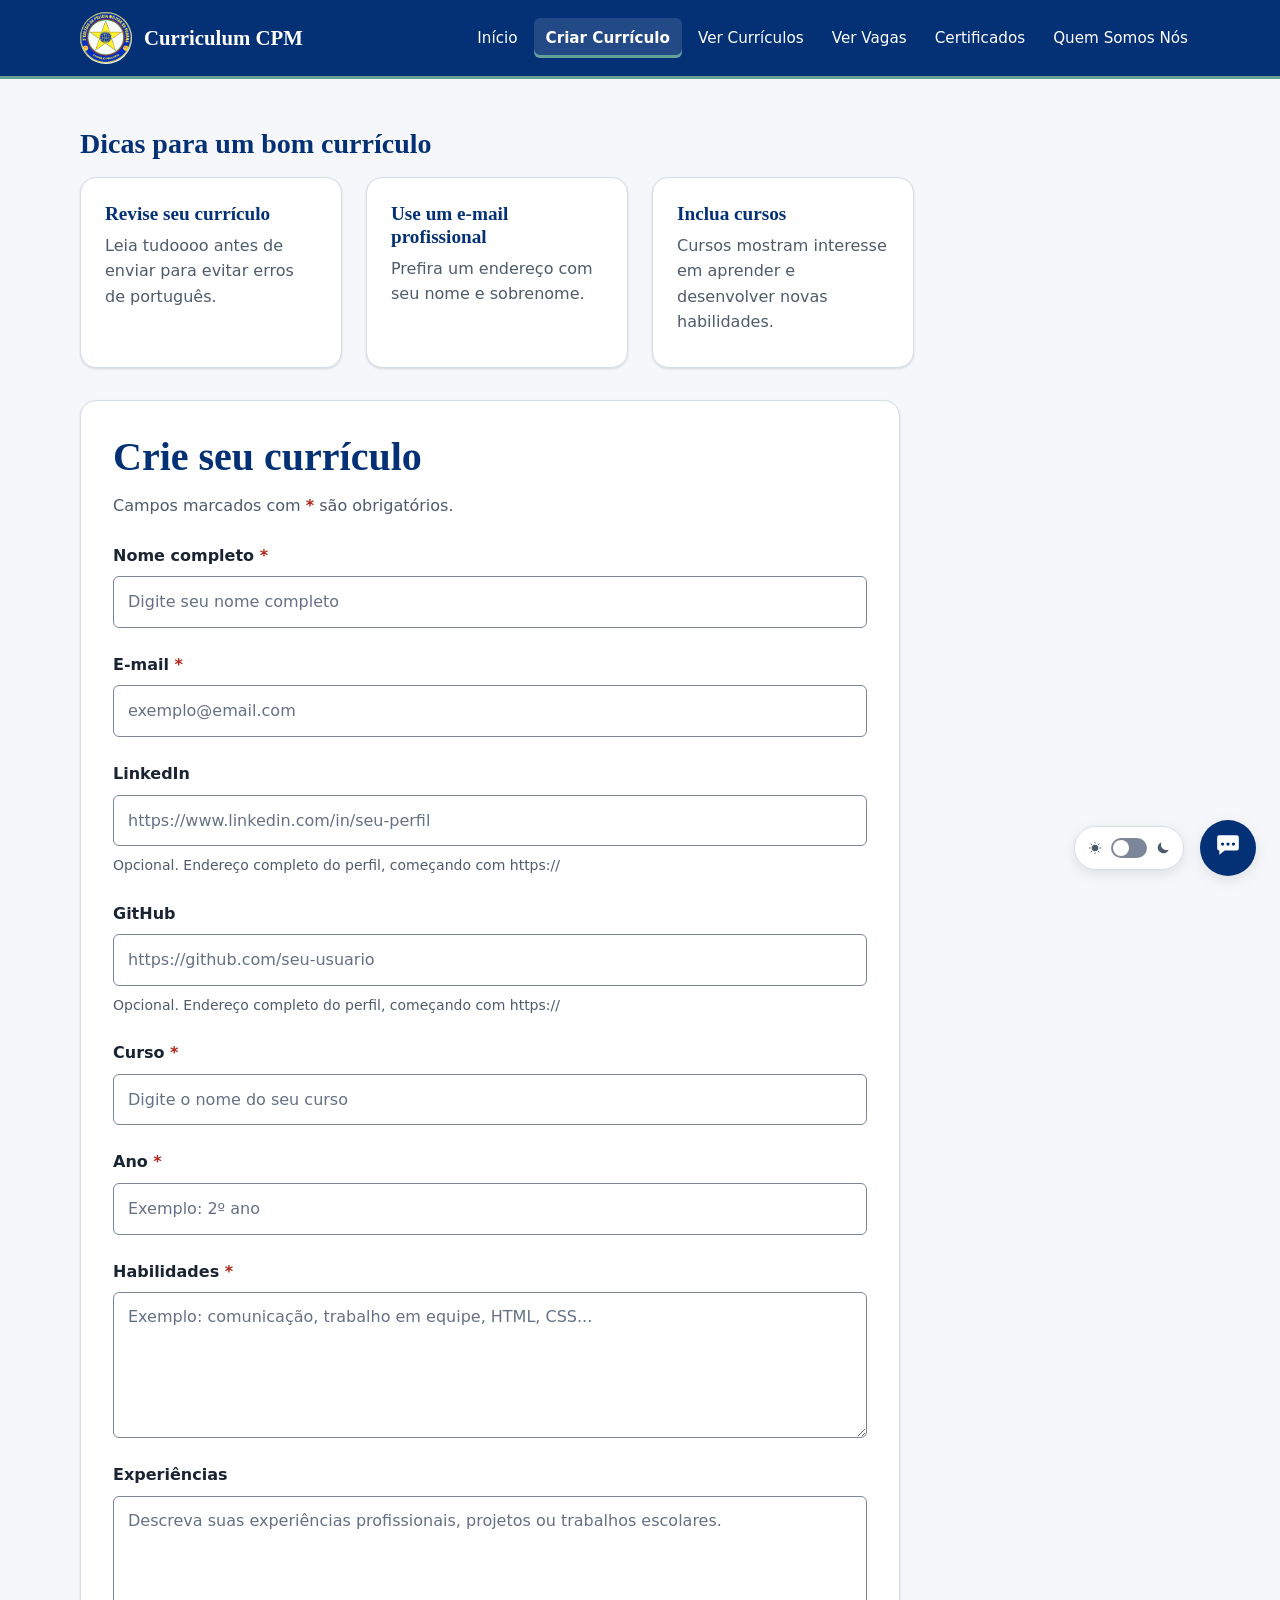
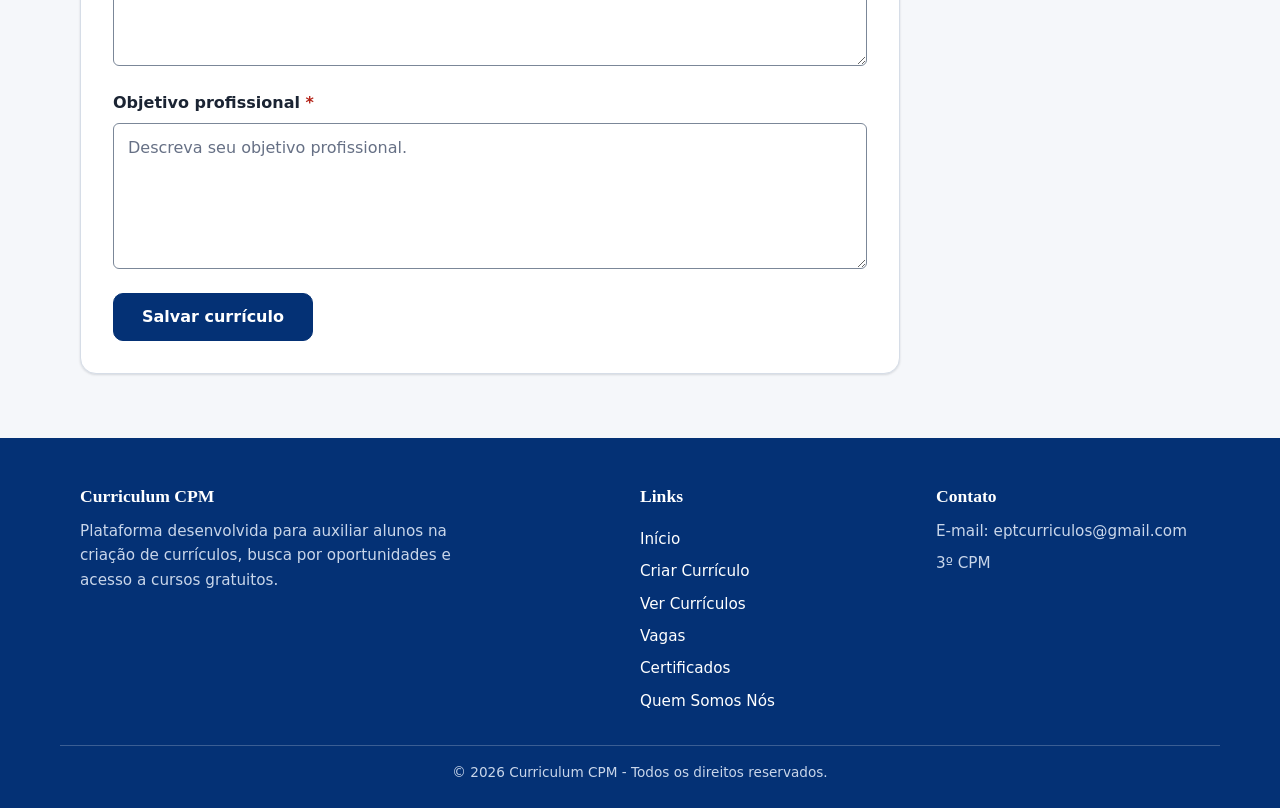
==== commit 69572a1f: "alterações" ====
--- a/curriculo.html
+++ b/curriculo.html
@@ -42,7 +42,7 @@
           <div class="card">
             <h3>Revise seu currículo</h3>
             <p>
-              Leia tudo antes de enviar para evitar erros de português.
+              Leia tudoooo antes de enviar para evitar erros de português.
             </p>
           </div>
 
